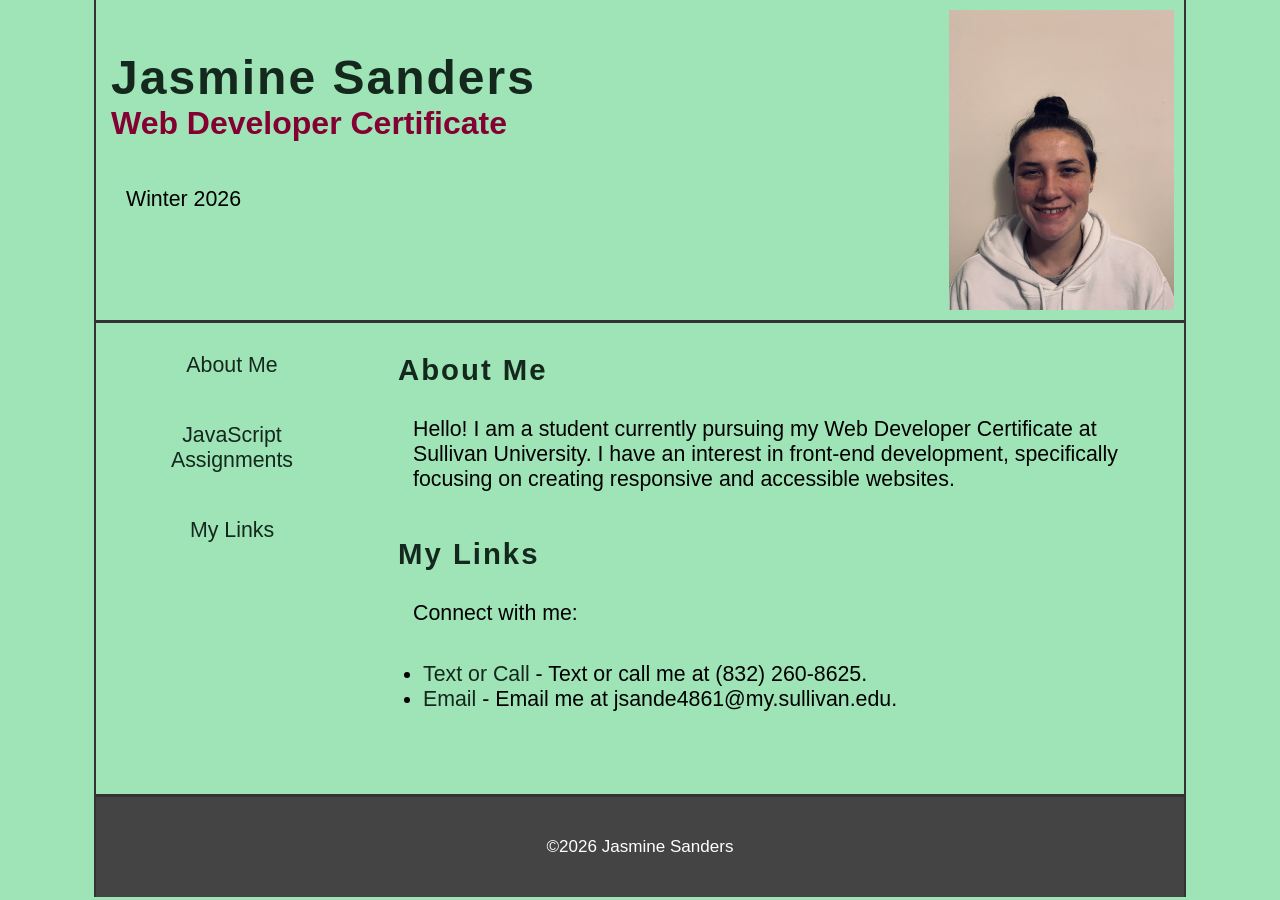
==== index.html @ 4275e1e5 "new JS files" ====
<!DOCTYPE html>
<html lang="en">
<head>
   <!--
    
      Index.html for CSC265
      Author: Jasmine Sanders
      Date: 01/17/2026

      Filename: index.html
      Required Files: 
      Description: home webpage for CSC265-Intermediate Website Design (Winter 2026)

   -->

    <title>Winter 2026 - Jasmine Sanders</title>
    <meta charset="UTF-8">
    <meta name="viewport" content="width=device-width, initial-scale=1.0">
    <link href="index-styles.css" rel="stylesheet" />
  </head>

  <body>
      <header>
         <img class="profile-pic" src="images/headshotphoto.jpg" alt="Look at me!">
         <h1>Jasmine Sanders</h1>
         <h3>Web Developer Certificate</h3>
         <p>Winter 2026</p>
      </header>

      <nav>
         <p><a href="#aboutMe">About Me</a></p>
         <p><a href="jsExamples.html" target="_blank">JavaScript Assignments</a></p>
         <p><a href="#myLinks">My Links</a></p>
      </nav>

      <section>
                 <h1 id="aboutMe">About Me</h1>
        <p>
            Hello! I am a student currently pursuing my Web Developer Certificate at Sullivan University. 
            I have an interest in front-end development, specifically focusing on creating 
            responsive and accessible websites.
        </p>

        

        <h1 id="myLinks">My Links</h1>
        <p>
            Connect with me:
            <ul>
                <li><a href="tel:+18322608625">Text or Call</a> - Text or call me at (832) 260-8625.</li>
                <li><a href="mailto:jsande4861@my.sullivan.edu">Email</a> - Email me at jsande4861@my.sullivan.edu.</li>
            </ul>
        </p>
      </section>

      <footer>
         <p>©2026 Jasmine Sanders</p>
      </footer>
   </body>
</html>
---- index-styles.css ----
/*

   Index-styles.css for CSC265
      Author: Jasmine Sanders
      Date: 01/17/2026

      Filename: index-styles.css
      Required Files: 
      Description: style sheet for index.html for CSC265-Intermediate Website Design (Winter 2026)

*/

/* =========================================================================
    Body Styles
=========================================================================*/

/* Body Styles */
body {
  font-family: Verdana, Tahoma, Helvetica, Arial, sans-serif;
  color: black;
  font-size: 16pt;
  width: 85%;
  margin: auto;
  border-left: 2px solid #333333;
  border-right: 2px solid #333333;
  background-color: #9ee4b6;
}

/* p */
p {
  margin: 15px;
  padding: 15px;
}

/* =========================================================================
    Header Styles
=========================================================================*/

/* <header> definition */
header {
  overflow: auto;
  background-color: #9ee4b6;
  border-bottom: 3px solid #333333;
}

/* Header h1 */
header h1 {
  font-size: 36pt;
  margin: 35px 0px 0px 0px;
  padding: 15px 0px 0px 15px;
  background-color: #9ee4b6;
}

/* Header h3 */
header h3 {
  font-size: 24pt;
  margin: 0px;
  padding: 0px 0px 15px 15px;
  background-color: #9ee4b6;
}

/* h1 */
h1 {
  font-family: Arial, sans-serif;
  font-size: 22pt;
  text-align: left;
  letter-spacing: 2px;
  margin: 0px;
  padding: 15px 0px 0px 15px;
  color: #14281d;
}

/* h3 */
h3 {
  font-family: Arial, sans-serif;
  font-size: 16pt;
  text-align: left;
  color: #840032;
}

/* Image inside the <header> */
.profile-pic {
  float: right;
  max-width: 300px;
  max-height: 300px;
  margin: 10px;
}

/* =========================================================================
    Nav Styles
=========================================================================*/

/* <nav> definition */
nav {
  float: left;
  background-color: #9ee4b6;
  width: 25%;
  margin: 0px;
  padding: 0px;
  box-sizing: border-box;
  color: #000000;
  text-align: center;
  
}

/* a */
a {
  text-decoration: none;
  color: #14281d;
}

a:hover {
  color: #840032;
}

/* =========================================================================
    Section Styles
=========================================================================*/

/* <section> definition */
section {
  overflow: hidden;
  width: 75%;
  background-color: #9ee4b6;
  padding: 15px;
  box-sizing: border-box;
  margin: 0;
}

/* table */
table {
  border: none;
  padding: 2px 5px;
  width: 90%;
  margin-left: 30px;
}

/* Remove default cell borders */
td,
th {
  border: none;
  padding: 2px 5px;
  vertical-align: top;
}

/* Banded Rows - Title/Week Rows */
.banded-row {
  background-color: #50c878;
}

.banded-row td:first-child {
  font-weight: bold;
  text-align: center;
  padding: 8px 5px;
}

/* Banded Rows - Description Rows */
.description-row td {
  background-color: transparent;
  color: #000000;
  text-align: left;
  vertical-align: top;
  padding: 5px 5px 5px 15px;
}

/* =========================================================================
    Footer Styles
=========================================================================*/

/* <footer> definition */
footer {
  clear: both;
  background-color: #444444;
  color: #ffffff;
  text-align: center;
  padding: 10px 0;
  border-top: 3px solid #333333;
  font-size: 0.8em;
}
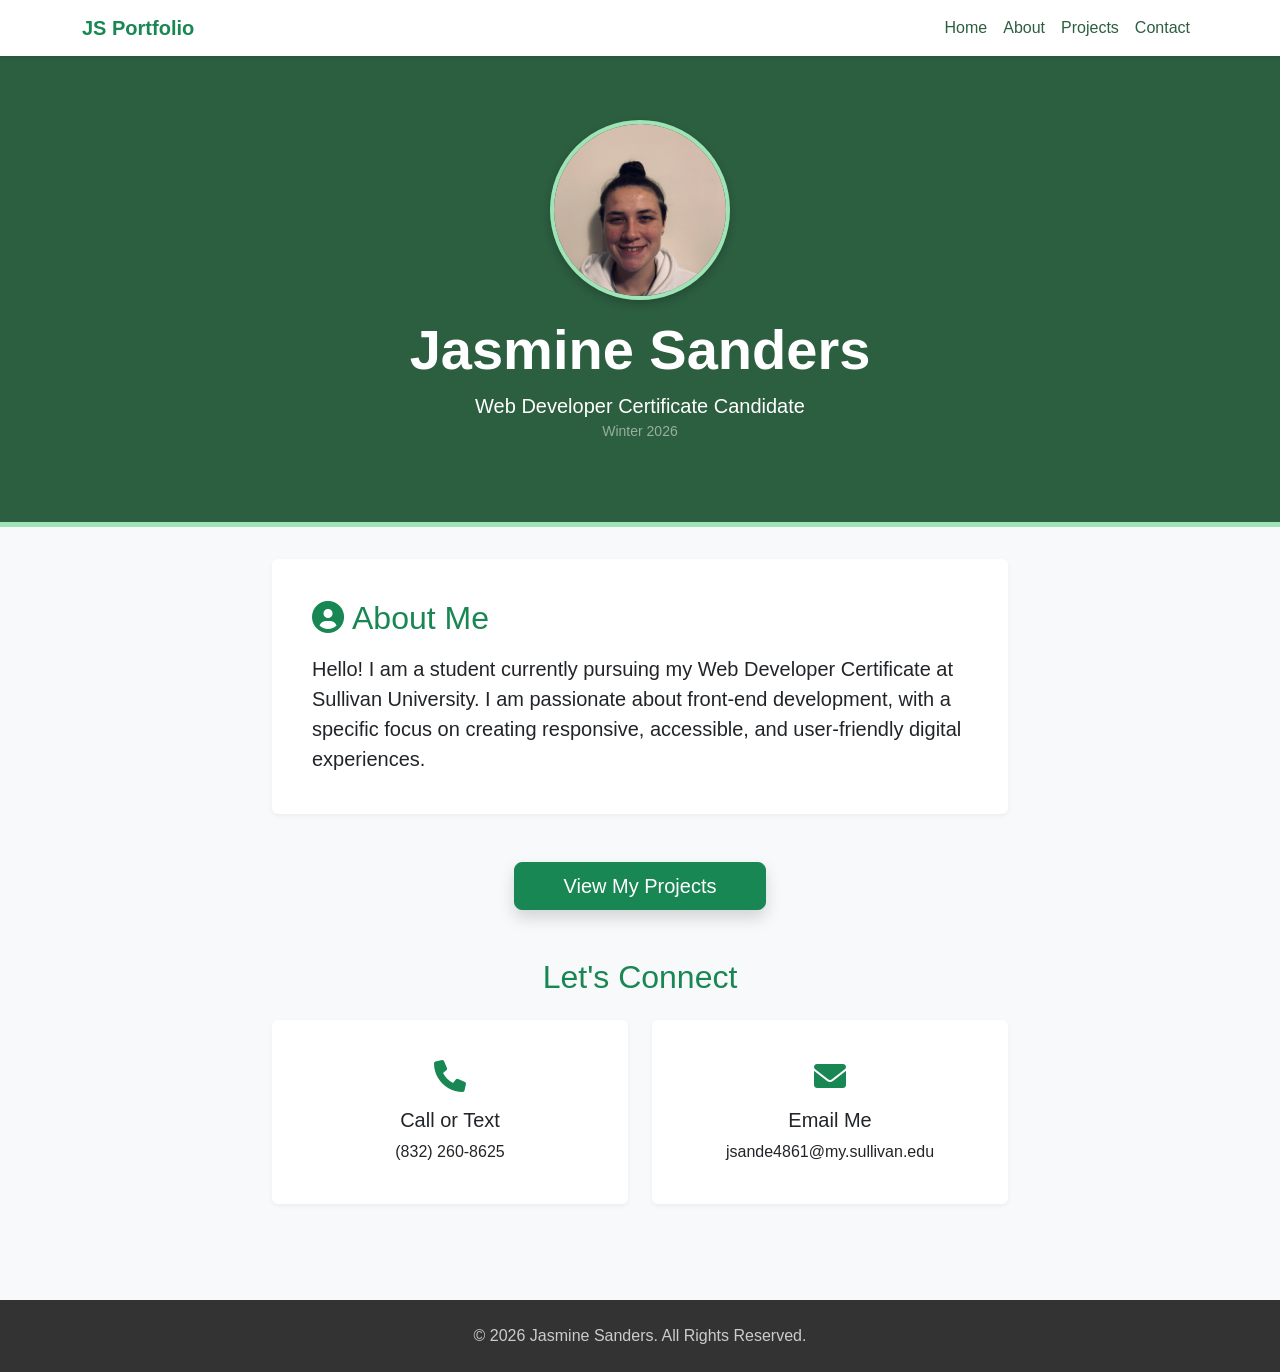
==== commit c40277b4: "Bootstrap integration" ====
--- a/index.html
+++ b/index.html
@@ -1,60 +1,109 @@
 <!DOCTYPE html>
 <html lang="en">
 <head>
-   <!--
+    <!--
     
       Index.html for CSC265
       Author: Jasmine Sanders
-      Date: 01/17/2026
+      Date: 02/14/2026
 
       Filename: index.html
       Required Files: 
       Description: home webpage for CSC265-Intermediate Website Design (Winter 2026)
+    
+    -->
 
-   -->
-
-    <title>Winter 2026 - Jasmine Sanders</title>
     <meta charset="UTF-8">
     <meta name="viewport" content="width=device-width, initial-scale=1.0">
-    <link href="index-styles.css" rel="stylesheet" />
-  </head>
+    <title>Jasmine Sanders - Web Developer Portfolio</title>
+    <link href="https://cdn.jsdelivr.net/npm/bootstrap@5.3.0/dist/css/bootstrap.min.css" rel="stylesheet">
+    <link href="index-styles.css" rel="stylesheet">
+    <link rel="stylesheet" href="https://cdnjs.cloudflare.com/ajax/libs/font-awesome/6.0.0/css/all.min.css">
+</head>
 
-  <body>
-      <header>
-         <img class="profile-pic" src="images/headshotphoto.jpg" alt="Look at me!">
-         <h1>Jasmine Sanders</h1>
-         <h3>Web Developer Certificate</h3>
-         <p>Winter 2026</p>
-      </header>
+<body>
 
-      <nav>
-         <p><a href="#aboutMe">About Me</a></p>
-         <p><a href="jsExamples.html" target="_blank">JavaScript Assignments</a></p>
-         <p><a href="#myLinks">My Links</a></p>
-      </nav>
+    <nav class="navbar navbar-expand-lg navbar-light bg-white shadow-sm sticky-top">
+        <div class="container">
+            <a class="navbar-brand fw-bold text-success" href="#">JS Portfolio</a>
+            <button class="navbar-toggler" type="button" data-bs-toggle="collapse" data-bs-target="#navbarNav">
+                <span class="navbar-toggler-icon"></span>
+            </button>
+            <div class="collapse navbar-collapse" id="navbarNav">
+                <ul class="navbar-nav ms-auto">
+                    <li class="nav-item"><a class="nav-link" href="index.html">Home</a></li>
+                    <li class="nav-item"><a class="nav-link" href="#about">About</a></li>
+                    <li class="nav-item"><a class="nav-link" href="jsExamples.html">Projects</a></li>
+                    <li class="nav-item"><a class="nav-link" href="#contact">Contact</a></li>
+                </ul>
+            </div>
+        </div>
+    </nav>
 
-      <section>
-                 <h1 id="aboutMe">About Me</h1>
-        <p>
-            Hello! I am a student currently pursuing my Web Developer Certificate at Sullivan University. 
-            I have an interest in front-end development, specifically focusing on creating 
-            responsive and accessible websites.
-        </p>
+    <header class="hero-section text-center">
+        <div class="container">
+            <img src="images/headshotphoto.jpg" alt="Jasmine Sanders" class="profile-pic rounded-circle mb-3 img-fluid">
+            <h1 class="display-4 fw-bold">Jasmine Sanders</h1>
+            <p class="lead mb-0">Web Developer Certificate Candidate</p>
+            <p class="small text-white-50">Winter 2026</p>
+        </div>
+    </header>
 
-        
+    <div class="container">
+        <div class="row justify-content-center">
+            <div class="col-lg-8">
+                
+                <section id="about" class="mb-5">
+                    <div class="card p-4">
+                        <div class="card-body">
+                            <h2 class="card-title text-success mb-3"><i class="fas fa-user-circle me-2"></i>About Me</h2>
+                            <p class="card-text lead">
+                                Hello! I am a student currently pursuing my Web Developer Certificate at Sullivan University. 
+                                I am passionate about front-end development, with a specific focus on creating responsive, 
+                                accessible, and user-friendly digital experiences.
+                            </p>
+                        </div>
+                    </div>
+                </section>
 
-        <h1 id="myLinks">My Links</h1>
-        <p>
-            Connect with me:
-            <ul>
-                <li><a href="tel:+18322608625">Text or Call</a> - Text or call me at (832) 260-8625.</li>
-                <li><a href="mailto:jsande4861@my.sullivan.edu">Email</a> - Email me at jsande4861@my.sullivan.edu.</li>
-            </ul>
-        </p>
-      </section>
+                <div class="text-center mb-5">
+                    <a href="jsExamples.html" class="btn btn-success btn-lg px-5 shadow">View My Projects</a>
+                </div>
 
-      <footer>
-         <p>©2026 Jasmine Sanders</p>
-      </footer>
-   </body>
+                <section id="contact" class="mb-5">
+                    <h2 class="text-success mb-4 text-center">Let's Connect</h2>
+                    <div class="row g-4">
+                        <div class="col-md-6">
+                            <div class="card h-100 text-center p-4">
+                                <div class="card-body">
+                                    <i class="fas fa-phone fa-2x text-success mb-3"></i>
+                                    <h5 class="card-title">Call or Text</h5>
+                                    <p class="card-text"><a href="tel:+18322608625" class="text-decoration-none text-dark">(832) 260-8625</a></p>
+                                </div>
+                            </div>
+                        </div>
+                        <div class="col-md-6">
+                            <div class="card h-100 text-center p-4">
+                                <div class="card-body">
+                                    <i class="fas fa-envelope fa-2x text-success mb-3"></i>
+                                    <h5 class="card-title">Email Me</h5>
+                                    <p class="card-text"><a href="mailto:jsande4861@my.sullivan.edu" class="text-decoration-none text-dark">jsande4861@my.sullivan.edu</a></p>
+                                </div>
+                            </div>
+                        </div>
+                    </div>
+                </section>
+
+            </div>
+        </div>
+    </div>
+
+    <footer class="text-center">
+        <div class="container">
+            <p class="mb-0">&copy; 2026 Jasmine Sanders. All Rights Reserved.</p>
+        </div>
+    </footer>
+
+    <script src="https://cdn.jsdelivr.net/npm/bootstrap@5.3.0/dist/js/bootstrap.bundle.min.js"></script>
+</body>
 </html>
--- a/index-styles.css
+++ b/index-styles.css
@@ -10,170 +10,106 @@
 
 */
 
-/* =========================================================================
-    Body Styles
-=========================================================================*/
-
-/* Body Styles */
-body {
-  font-family: Verdana, Tahoma, Helvetica, Arial, sans-serif;
-  color: black;
-  font-size: 16pt;
-  width: 85%;
-  margin: auto;
-  border-left: 2px solid #333333;
-  border-right: 2px solid #333333;
-  background-color: #9ee4b6;
+:root {
+  --primary-green: #2c5e40;
+  --accent-green: #9ee4b6;
+  --light-bg: #f8f9fa;
 }
 
-/* p */
-p {
-  margin: 15px;
-  padding: 15px;
+/* General Styles */
+body {
+  background-color: var(--light-bg);
+  font-family: "Segoe UI", Tahoma, Geneva, Verdana, sans-serif;
 }
 
-/* =========================================================================
-    Header Styles
-=========================================================================*/
-
-/* <header> definition */
-header {
-  overflow: auto;
-  background-color: #9ee4b6;
-  border-bottom: 3px solid #333333;
+/* Navigation */
+.nav-link {
+  font-weight: 500;
+  color: var(--primary-green);
 }
 
-/* Header h1 */
-header h1 {
-  font-size: 36pt;
-  margin: 35px 0px 0px 0px;
-  padding: 15px 0px 0px 15px;
-  background-color: #9ee4b6;
+.nav-link:hover {
+  color: #1a3c29;
+  text-decoration: underline;
 }
 
-/* Header h3 */
-header h3 {
-  font-size: 24pt;
-  margin: 0px;
-  padding: 0px 0px 15px 15px;
-  background-color: #9ee4b6;
+/* Header Sections */
+.hero-section {
+  background-color: var(--primary-green);
+  color: white;
+  padding: 4rem 0;
+  margin-bottom: 2rem;
+  border-bottom: 5px solid var(--accent-green);
 }
 
-/* h1 */
-h1 {
-  font-family: Arial, sans-serif;
-  font-size: 22pt;
-  text-align: left;
-  letter-spacing: 2px;
-  margin: 0px;
-  padding: 15px 0px 0px 15px;
-  color: #14281d;
+.header-mini {
+  background-color: var(--primary-green);
+  color: white;
+  padding: 2rem 0;
+  margin-bottom: 2rem;
+  border-bottom: 5px solid var(--accent-green);
 }
 
-/* h3 */
-h3 {
-  font-family: Arial, sans-serif;
-  font-size: 16pt;
-  text-align: left;
-  color: #840032;
+/* Profile Picture */
+.profile-pic {
+  width: 180px;
+  height: 180px;
+  object-fit: cover;
+  border: 4px solid var(--accent-green);
+  box-shadow: 0 4px 8px rgba(0, 0, 0, 0.2);
+  transition: transform 0.3s ease;
 }
 
-/* Image inside the <header> */
-.profile-pic {
-  float: right;
-  max-width: 300px;
-  max-height: 300px;
-  margin: 10px;
+/* Optional: Subtle hover effect for extra polish */
+.profile-pic:hover {
+  transform: scale(1.05);
 }
 
-/* =========================================================================
-    Nav Styles
-=========================================================================*/
-
-/* <nav> definition */
-nav {
-  float: left;
-  background-color: #9ee4b6;
-  width: 25%;
-  margin: 0px;
-  padding: 0px;
-  box-sizing: border-box;
-  color: #000000;
-  text-align: center;
-  
+/* Responsive adjustment for smaller screens */
+@media (max-width: 576px) {
+  .profile-pic {
+    width: 120px;
+    height: 120px;
+  }
 }
 
-/* a */
-a {
-  text-decoration: none;
-  color: #14281d;
+/* Cards & Portfolio Items */
+.card {
+  border: none;
+  box-shadow: 0 2px 5px rgba(0, 0, 0, 0.05);
+  transition: transform 0.2s;
 }
 
-a:hover {
-  color: #840032;
+.card:hover {
+  transform: translateY(-5px);
+}
+.project-card {
+  transition: all 0.3s ease;
+  border: none;
+  border-top: 4px solid var(--accent-green);
 }
 
-/* =========================================================================
-    Section Styles
-=========================================================================*/
-
-/* <section> definition */
-section {
-  overflow: hidden;
-  width: 75%;
-  background-color: #9ee4b6;
-  padding: 15px;
-  box-sizing: border-box;
-  margin: 0;
+.project-card:hover {
+  transform: translateY(-5px);
+  box-shadow: 0 10px 20px rgba(0, 0, 0, 0.1);
 }
 
-/* table */
-table {
+/* Buttons */
+.btn-view {
+  background-color: var(--primary-green);
+  color: white;
   border: none;
-  padding: 2px 5px;
-  width: 90%;
-  margin-left: 30px;
 }
 
-/* Remove default cell borders */
-td,
-th {
-  border: none;
-  padding: 2px 5px;
-  vertical-align: top;
+.btn-view:hover {
+  background-color: #1e422d;
+  color: white;
 }
 
-/* Banded Rows - Title/Week Rows */
-.banded-row {
-  background-color: #50c878;
+/* Footer */
+footer {
+  background-color: #333;
+  color: #ccc;
+  margin-top: 3rem;
+  padding: 1.5rem 0;
 }
-
-.banded-row td:first-child {
-  font-weight: bold;
-  text-align: center;
-  padding: 8px 5px;
-}
-
-/* Banded Rows - Description Rows */
-.description-row td {
-  background-color: transparent;
-  color: #000000;
-  text-align: left;
-  vertical-align: top;
-  padding: 5px 5px 5px 15px;
-}
-
-/* =========================================================================
-    Footer Styles
-=========================================================================*/
-
-/* <footer> definition */
-footer {
-  clear: both;
-  background-color: #444444;
-  color: #ffffff;
-  text-align: center;
-  padding: 10px 0;
-  border-top: 3px solid #333333;
-  font-size: 0.8em;
-}
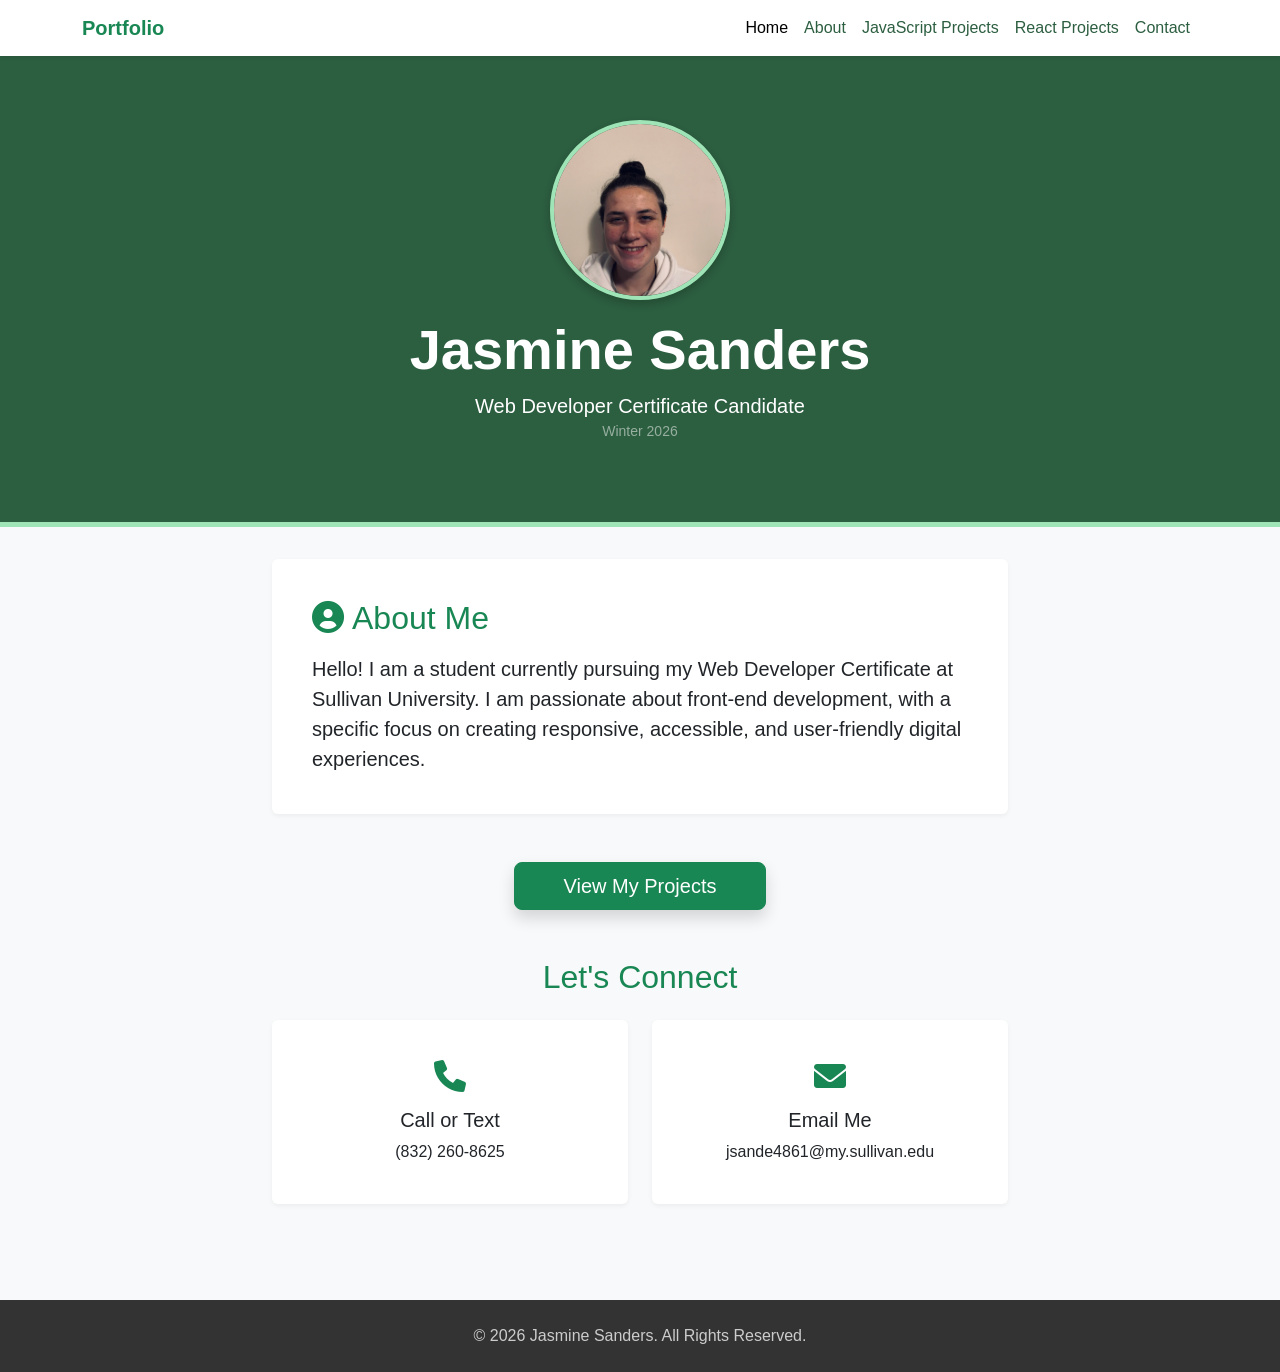
==== commit 4e23c8c9: "add myReact.html" ====
--- a/index.html
+++ b/index.html
@@ -25,15 +25,16 @@
 
     <nav class="navbar navbar-expand-lg navbar-light bg-white shadow-sm sticky-top">
         <div class="container">
-            <a class="navbar-brand fw-bold text-success" href="#">JS Portfolio</a>
+            <a class="navbar-brand fw-bold text-success" href="#">Portfolio</a>
             <button class="navbar-toggler" type="button" data-bs-toggle="collapse" data-bs-target="#navbarNav">
                 <span class="navbar-toggler-icon"></span>
             </button>
             <div class="collapse navbar-collapse" id="navbarNav">
                 <ul class="navbar-nav ms-auto">
-                    <li class="nav-item"><a class="nav-link" href="index.html">Home</a></li>
+                    <li class="nav-item"><a class="nav-link active" aria-current="page" href="index.html">Home</a></li>
                     <li class="nav-item"><a class="nav-link" href="#about">About</a></li>
-                    <li class="nav-item"><a class="nav-link" href="jsExamples.html">Projects</a></li>
+                    <li class="nav-item"><a class="nav-link" href="jsExamples.html">JavaScript Projects</a></li>
+                    <li class="nav-item"><a class="nav-link" href="myReact.html">React Projects</a></li>
                     <li class="nav-item"><a class="nav-link" href="#contact">Contact</a></li>
                 </ul>
             </div>
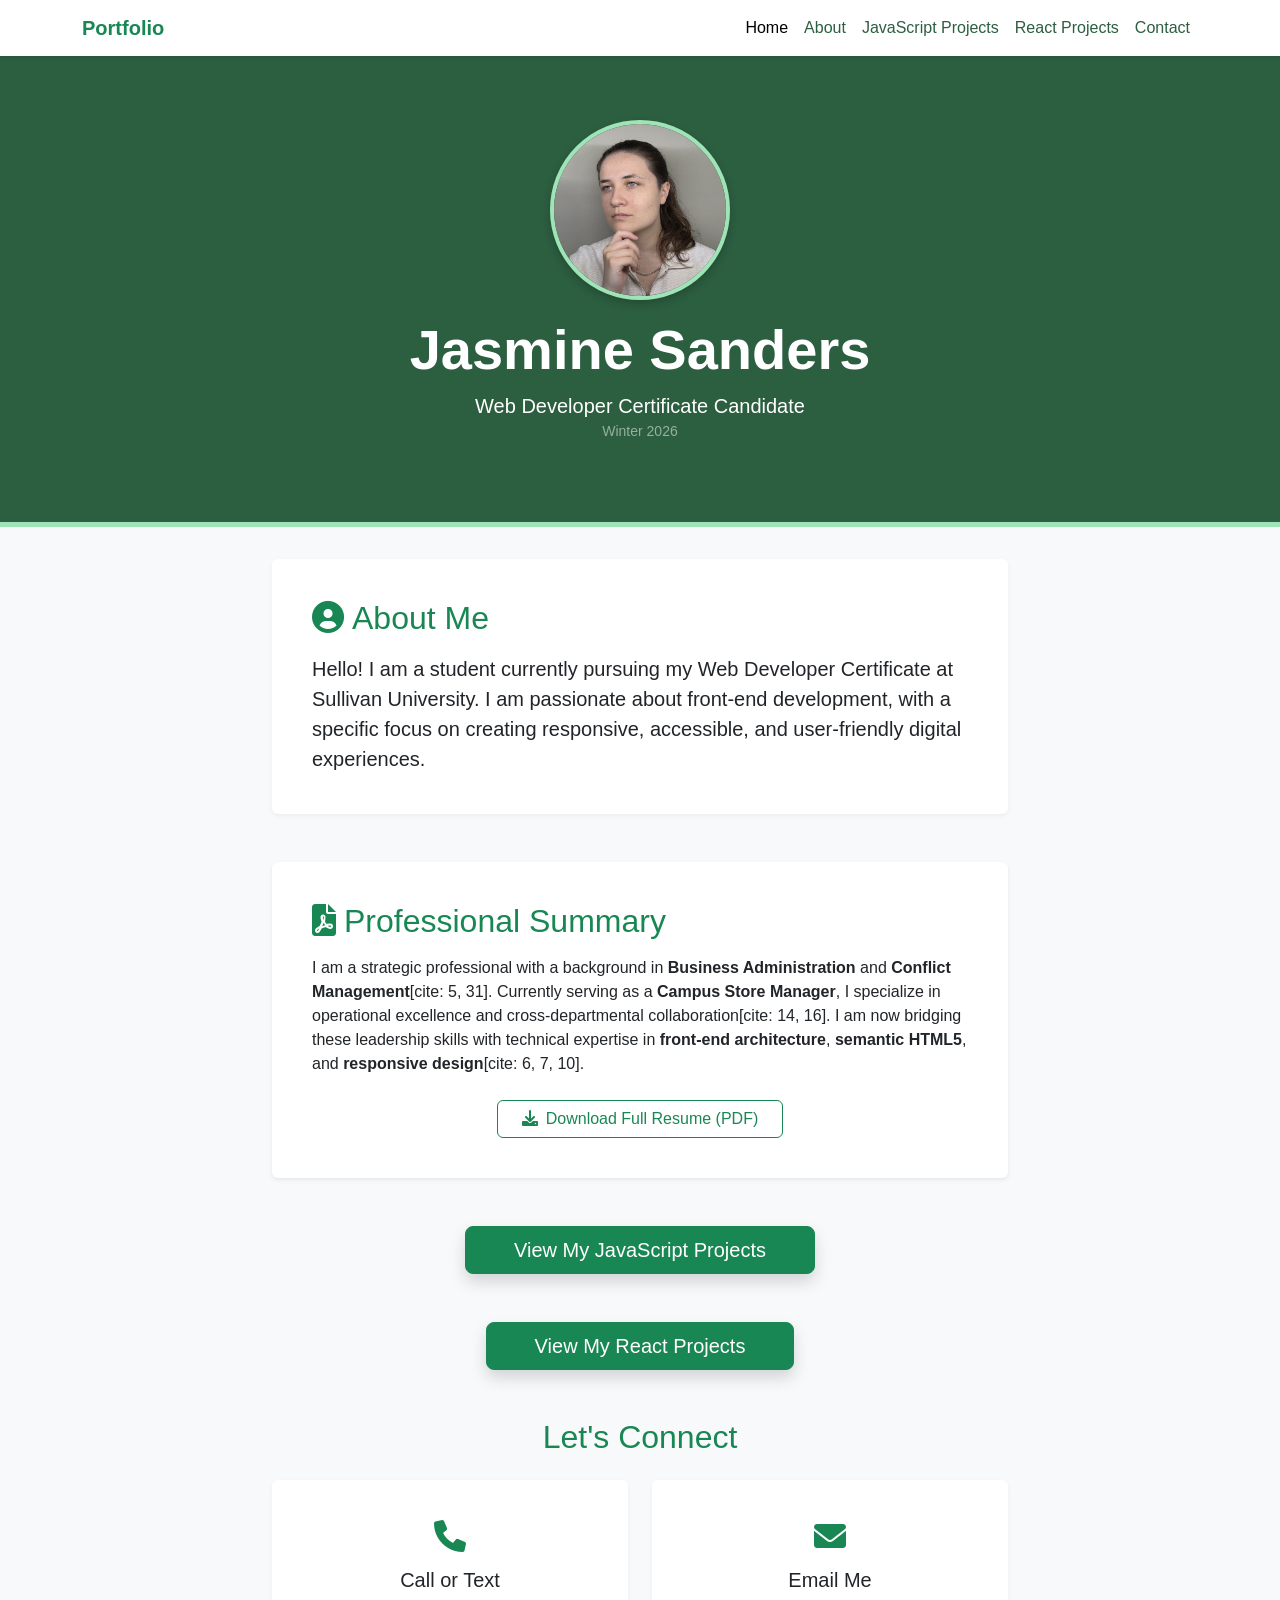
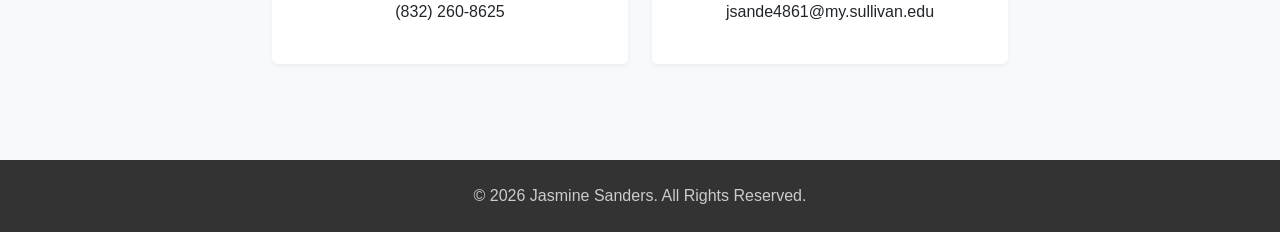
==== commit efdf0f98: "add resume" ====
--- a/index.html
+++ b/index.html
@@ -5,7 +5,7 @@
     
       Index.html for CSC265
       Author: Jasmine Sanders
-      Date: 02/14/2026
+      Date: 03/08/2026
 
       Filename: index.html
       Required Files: 
@@ -19,9 +19,16 @@
     <link href="https://cdn.jsdelivr.net/npm/bootstrap@5.3.0/dist/css/bootstrap.min.css" rel="stylesheet">
     <link href="index-styles.css" rel="stylesheet">
     <link rel="stylesheet" href="https://cdnjs.cloudflare.com/ajax/libs/font-awesome/6.0.0/css/all.min.css">
+    
+    <script src="https://code.jquery.com/jquery-3.7.1.min.js"></script>
+
 </head>
 
 <body>
+
+    <button id="backToTop" class="btn btn-success shadow-lg">
+        <i class="fas fa-chevron-up"></i>
+    </button>
 
     <nav class="navbar navbar-expand-lg navbar-light bg-white shadow-sm sticky-top">
         <div class="container">
@@ -43,7 +50,7 @@
 
     <header class="hero-section text-center">
         <div class="container">
-            <img src="images/headshotphoto.jpg" alt="Jasmine Sanders" class="profile-pic rounded-circle mb-3 img-fluid">
+            <img src="images\Headshot_2026-03-08.jpg" alt="Jasmine Sanders" class="profile-pic rounded-circle mb-3 img-fluid">
             <h1 class="display-4 fw-bold">Jasmine Sanders</h1>
             <p class="lead mb-0">Web Developer Certificate Candidate</p>
             <p class="small text-white-50">Winter 2026</p>
@@ -60,22 +67,45 @@
                             <h2 class="card-title text-success mb-3"><i class="fas fa-user-circle me-2"></i>About Me</h2>
                             <p class="card-text lead">
                                 Hello! I am a student currently pursuing my Web Developer Certificate at Sullivan University. 
-                                I am passionate about front-end development, with a specific focus on creating responsive, 
-                                accessible, and user-friendly digital experiences.
+                                I am passionate about front-end development, with a specific focus on creating responsive, accessible, and user-friendly digital experiences.
                             </p>
                         </div>
                     </div>
                 </section>
 
+                <section id="resume-summary" class="mb-5">
+                    <div class="card p-4 shadow-sm border-top-success">
+                        <div class="card-body">
+                            <h2 class="card-title text-success mb-3">
+                                <i class="fas fa-file-pdf me-2"></i>Professional Summary
+                            </h2>
+                            <p class="card-text">
+                                I am a strategic professional with a background in <strong>Business Administration</strong> and <strong>Conflict Management</strong>[cite: 5, 31]. 
+                                Currently serving as a <strong>Campus Store Manager</strong>, I specialize in operational excellence and cross-departmental collaboration[cite: 14, 16]. 
+                                I am now bridging these leadership skills with technical expertise in <strong>front-end architecture</strong>, <strong>semantic HTML5</strong>, and <strong>responsive design</strong>[cite: 6, 7, 10].
+                            </p>
+                            <div class="mt-4 text-center">
+                                <a href="Sanders_Jasmine_Resume_02282026.pdf" download class="btn btn-outline-success px-4">
+                                    <i class="fas fa-download me-2"></i>Download Full Resume (PDF)
+                                </a>
+                            </div>
+                        </div>
+                    </div>
+                </section>
+                
                 <div class="text-center mb-5">
-                    <a href="jsExamples.html" class="btn btn-success btn-lg px-5 shadow">View My Projects</a>
+                    <a href="jsExamples.html" class="btn btn-success btn-lg px-5 shadow">View My JavaScript Projects</a>
+                </div>
+
+                <div class="text-center mb-5">
+                    <a href="myReact.html" class="btn btn-success btn-lg px-5 shadow">View My React Projects</a>
                 </div>
 
                 <section id="contact" class="mb-5">
                     <h2 class="text-success mb-4 text-center">Let's Connect</h2>
                     <div class="row g-4">
                         <div class="col-md-6">
-                            <div class="card h-100 text-center p-4">
+                            <div class="card h-100 text-center p-4 contact-card">
                                 <div class="card-body">
                                     <i class="fas fa-phone fa-2x text-success mb-3"></i>
                                     <h5 class="card-title">Call or Text</h5>
@@ -84,7 +114,7 @@
                             </div>
                         </div>
                         <div class="col-md-6">
-                            <div class="card h-100 text-center p-4">
+                            <div class="card h-100 text-center p-4 contact-card">
                                 <div class="card-body">
                                     <i class="fas fa-envelope fa-2x text-success mb-3"></i>
                                     <h5 class="card-title">Email Me</h5>
@@ -100,11 +130,52 @@
     </div>
 
     <footer class="text-center">
-        <div class="container">
+        <div class="container" id="footer-content">
             <p class="mb-0">&copy; 2026 Jasmine Sanders. All Rights Reserved.</p>
         </div>
     </footer>
 
     <script src="https://cdn.jsdelivr.net/npm/bootstrap@5.3.0/dist/js/bootstrap.bundle.min.js"></script>
+
+    <script>
+        $(document).ready(function() {
+            
+            // MODIFICATION 1: Smooth Scrolling for Navigation
+            // Location: Nav bar links (#about, #contact)
+            // Description: Animates the scroll to the target section instead of an instant jump.
+            $('a.nav-link[href^="#"]').on('click', function(event) {
+                event.preventDefault();
+                var target = this.hash;
+                $('html, body').animate({
+                    scrollTop: $(target).offset().top - 80
+                }, 800);
+            });
+
+            // MODIFICATION 2: Dynamic Class Injection on Hover
+            // Location: "Let's Connect" section cards
+            // Description: Uses .hover() to add/remove Bootstrap shadow classes for a "pop" effect.
+            $('.contact-card').hover(
+                function() { $(this).addClass('shadow-lg border-success'); }, 
+                function() { $(this).removeClass('shadow-lg border-success'); }
+            );
+
+            // MODIFICATION 3: Back to Top Functionality
+            // Location: Bottom right corner of the window
+            // Description: Monitors scroll position to toggle visibility and handles the click event.
+            $(window).scroll(function() {
+                if ($(this).scrollTop() > 300) {
+                    $('#backToTop').fadeIn(); // Use jQuery fadeIn for a smooth appearance
+                } else {
+                    $('#backToTop').fadeOut();
+                }
+            });
+
+            $('#backToTop').click(function() {
+                $('html, body').animate({ scrollTop: 0 }, 600);
+                return false;
+            });
+
+        });
+    </script>
 </body>
 </html>
--- a/index-styles.css
+++ b/index-styles.css
@@ -113,3 +113,17 @@
   margin-top: 3rem;
   padding: 1.5rem 0;
 }
+
+/* Back to Top Button */
+#backToTop {
+            position: fixed;
+            bottom: 30px;
+            right: 30px;
+            display: none; /* Hidden by default */
+            z-index: 1000;
+            border-radius: 50%;
+            width: 50px;
+            height: 50px;
+            text-align: center;
+            line-height: 45px;
+        }
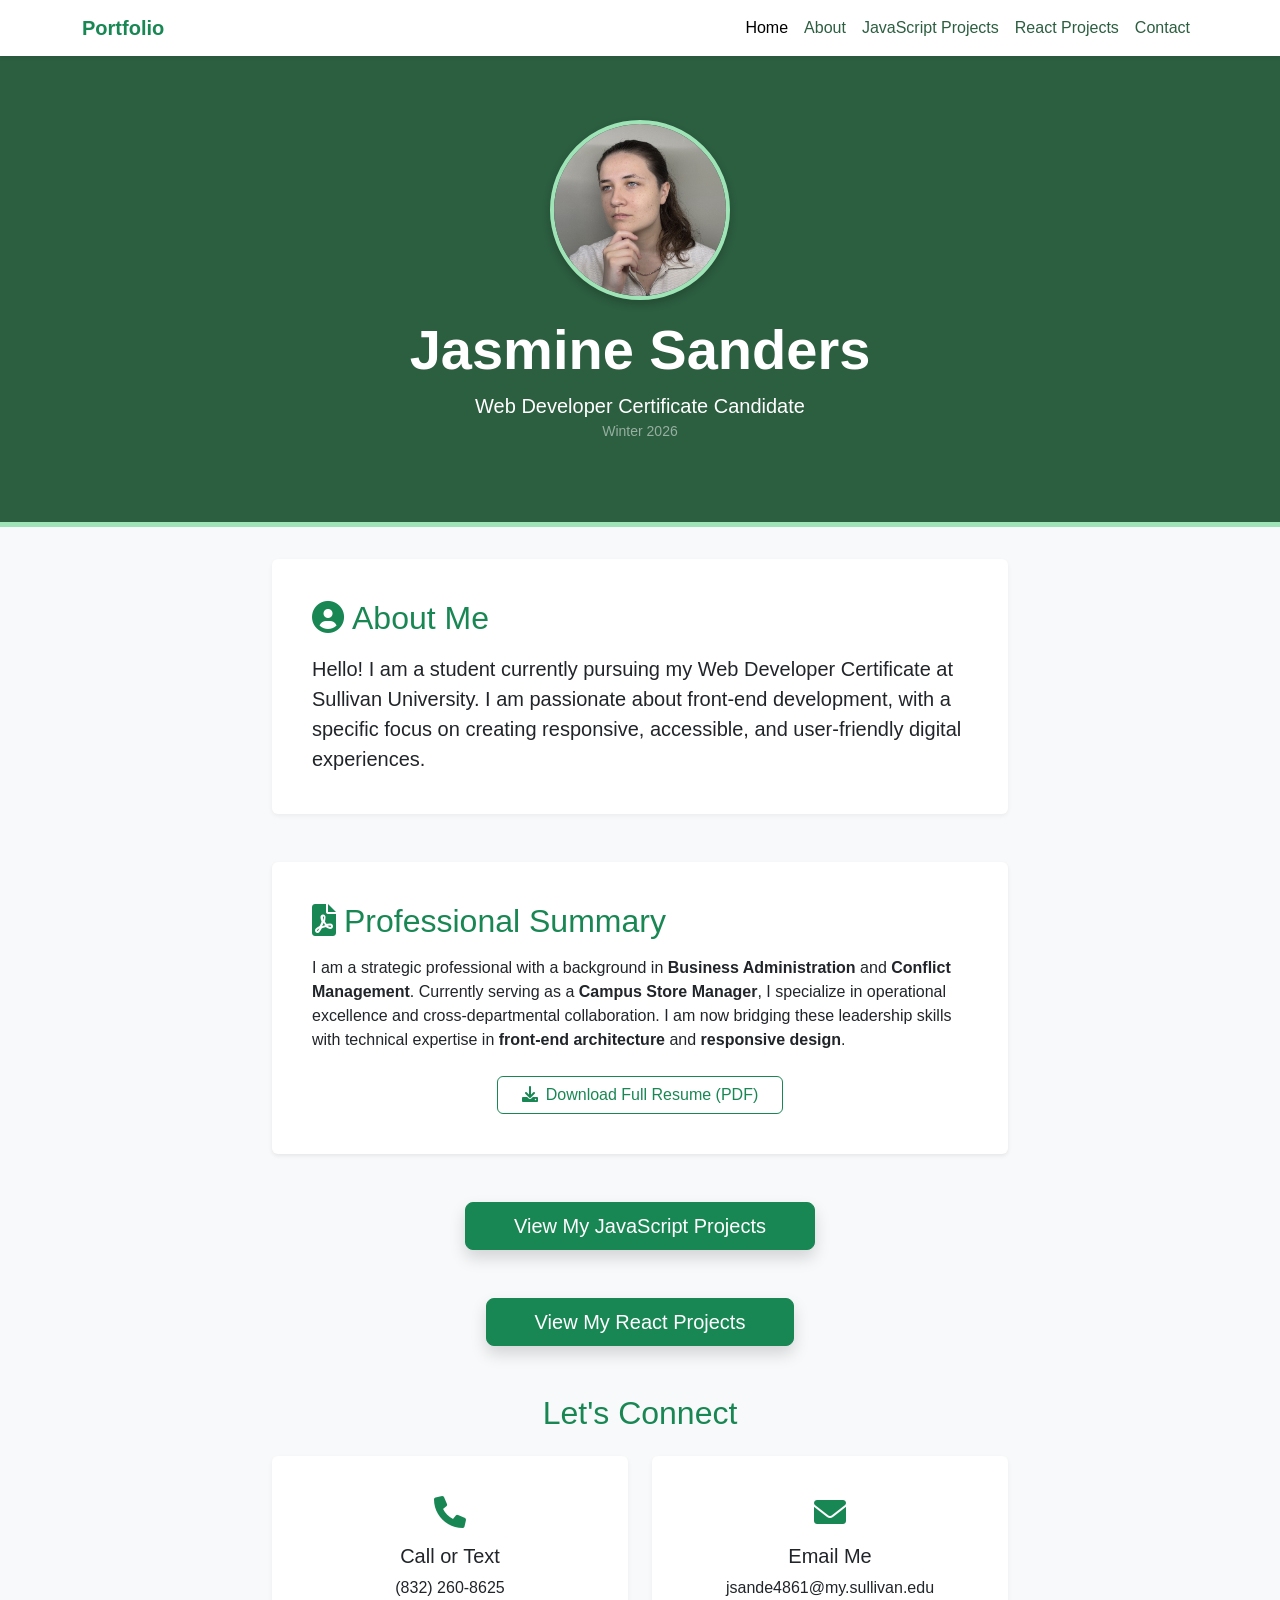
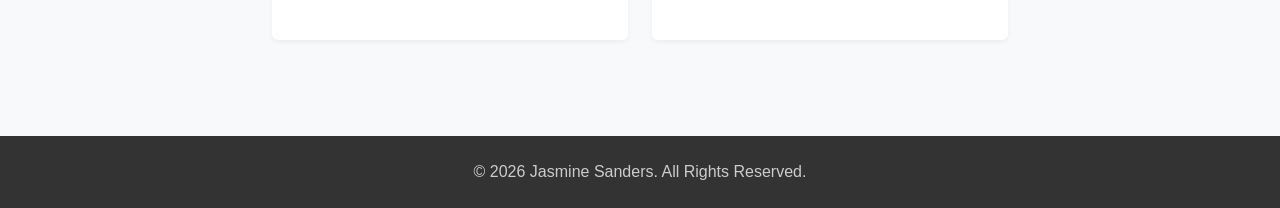
==== commit b5fc7bd0: "typo corrections" ====
--- a/index.html
+++ b/index.html
@@ -80,9 +80,9 @@
                                 <i class="fas fa-file-pdf me-2"></i>Professional Summary
                             </h2>
                             <p class="card-text">
-                                I am a strategic professional with a background in <strong>Business Administration</strong> and <strong>Conflict Management</strong>[cite: 5, 31]. 
-                                Currently serving as a <strong>Campus Store Manager</strong>, I specialize in operational excellence and cross-departmental collaboration[cite: 14, 16]. 
-                                I am now bridging these leadership skills with technical expertise in <strong>front-end architecture</strong>, <strong>semantic HTML5</strong>, and <strong>responsive design</strong>[cite: 6, 7, 10].
+                                I am a strategic professional with a background in <strong>Business Administration</strong> and <strong>Conflict Management</strong>. 
+                                Currently serving as a <strong>Campus Store Manager</strong>, I specialize in operational excellence and cross-departmental collaboration. 
+                                I am now bridging these leadership skills with technical expertise in <strong>front-end architecture</strong> and <strong>responsive design</strong>.
                             </p>
                             <div class="mt-4 text-center">
                                 <a href="Sanders_Jasmine_Resume_02282026.pdf" download class="btn btn-outline-success px-4">
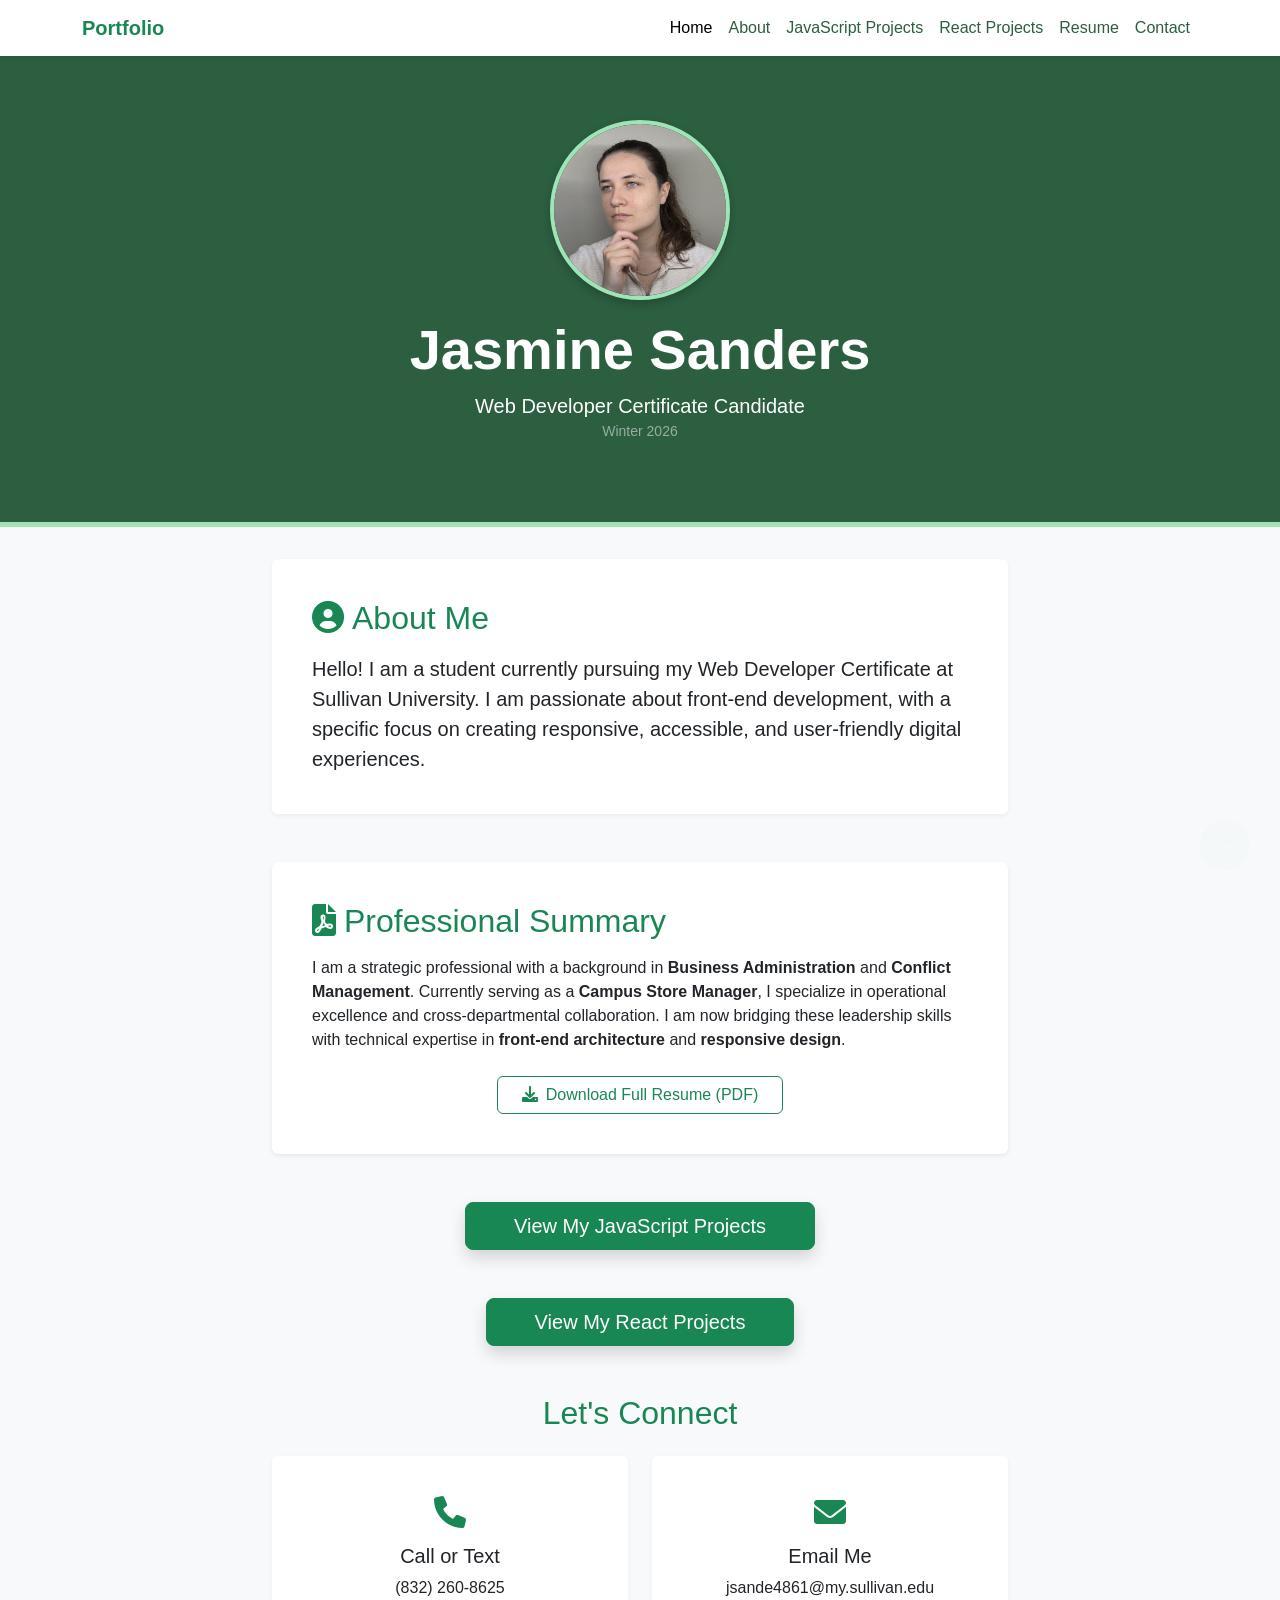
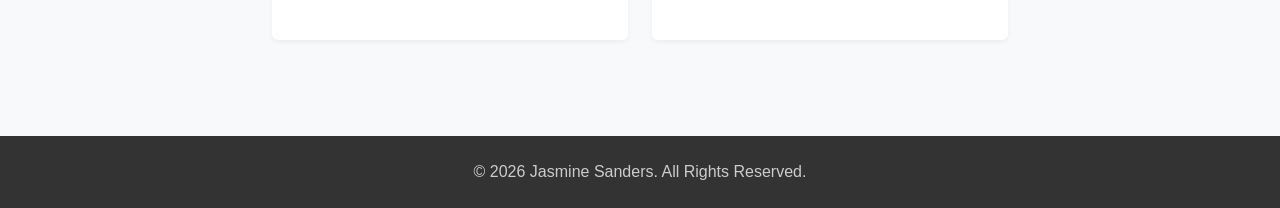
==== commit 7af310a9: "add resume page" ====
--- a/index.html
+++ b/index.html
@@ -5,7 +5,7 @@
     
       Index.html for CSC265
       Author: Jasmine Sanders
-      Date: 03/08/2026
+      Date: 03/15/2026
 
       Filename: index.html
       Required Files: 
@@ -42,6 +42,7 @@
                     <li class="nav-item"><a class="nav-link" href="#about">About</a></li>
                     <li class="nav-item"><a class="nav-link" href="jsExamples.html">JavaScript Projects</a></li>
                     <li class="nav-item"><a class="nav-link" href="myReact.html">React Projects</a></li>
+                    <li class="nav-item"><a class="nav-link" href="Resume.html">Resume</a></li>
                     <li class="nav-item"><a class="nav-link" href="#contact">Contact</a></li>
                 </ul>
             </div>
@@ -85,7 +86,7 @@
                                 I am now bridging these leadership skills with technical expertise in <strong>front-end architecture</strong> and <strong>responsive design</strong>.
                             </p>
                             <div class="mt-4 text-center">
-                                <a href="Sanders_Jasmine_Resume_02282026.pdf" download class="btn btn-outline-success px-4">
+                                <a href="Sanders, Jasmine_Resume_02282026.pdf" download class="btn btn-outline-success px-4">
                                     <i class="fas fa-download me-2"></i>Download Full Resume (PDF)
                                 </a>
                             </div>
--- a/index-styles.css
+++ b/index-styles.css
@@ -2,7 +2,7 @@
 
    Index-styles.css for CSC265
       Author: Jasmine Sanders
-      Date: 01/17/2026
+      Date: 03/15/2026
 
       Filename: index-styles.css
       Required Files: 
@@ -126,4 +126,11 @@
             height: 50px;
             text-align: center;
             line-height: 45px;
-        }+        }
+
+/*Reume Styles */
+.resume-header { background-color: var(--primary-green); color: white; padding: 3rem 0; border-bottom: 5px solid var(--accent-green); }
+.section-title { color: var(--primary-green); border-bottom: 2px solid var(--accent-green); padding-bottom: 0.5rem; margin-top: 2rem; margin-bottom: 1.5rem; font-weight: bold; }
+.date-badge { background-color: var(--accent-green); color: var(--primary-green); font-weight: bold; padding: 0.25rem 0.75rem; border-radius: 20px; font-size: 0.85rem; }
+.contact-link { color: white; text-decoration: none; margin: 0 10px; }
+.contact-link:hover { color: var(--accent-green); }
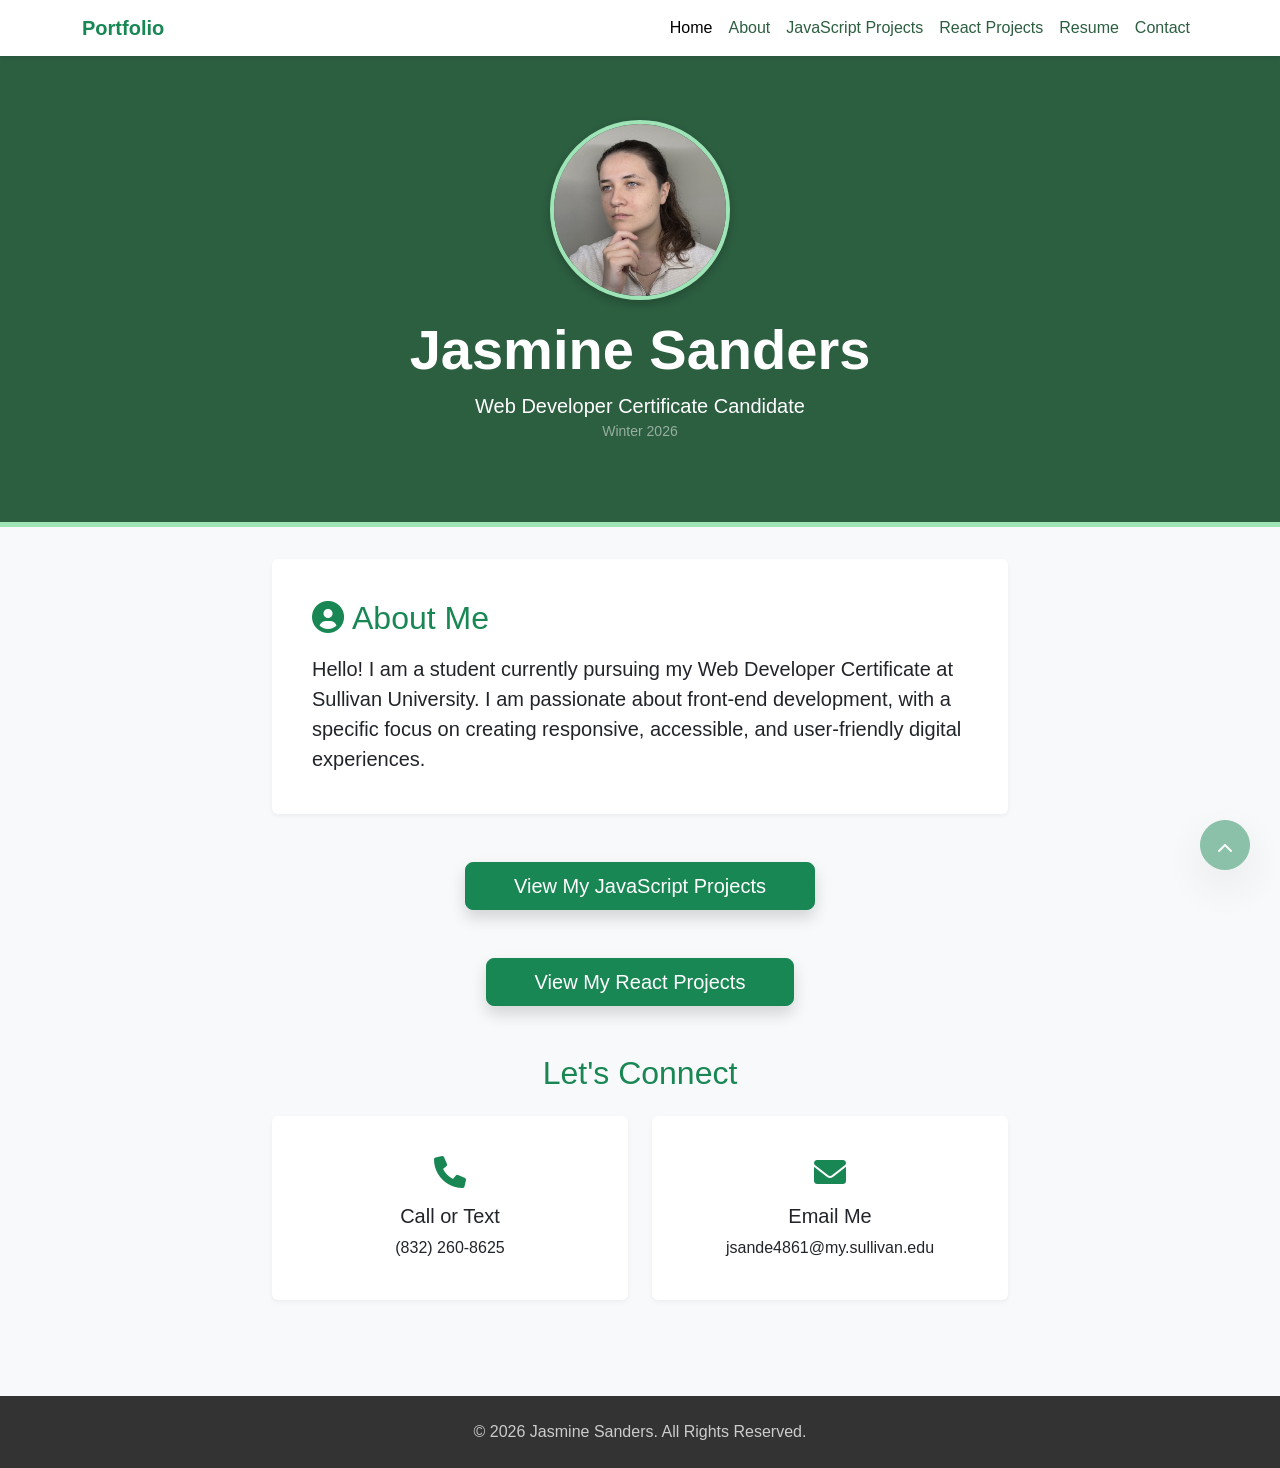
==== commit c12c62a2: "home page correction" ====
--- a/index.html
+++ b/index.html
@@ -70,26 +70,6 @@
                                 Hello! I am a student currently pursuing my Web Developer Certificate at Sullivan University. 
                                 I am passionate about front-end development, with a specific focus on creating responsive, accessible, and user-friendly digital experiences.
                             </p>
-                        </div>
-                    </div>
-                </section>
-
-                <section id="resume-summary" class="mb-5">
-                    <div class="card p-4 shadow-sm border-top-success">
-                        <div class="card-body">
-                            <h2 class="card-title text-success mb-3">
-                                <i class="fas fa-file-pdf me-2"></i>Professional Summary
-                            </h2>
-                            <p class="card-text">
-                                I am a strategic professional with a background in <strong>Business Administration</strong> and <strong>Conflict Management</strong>. 
-                                Currently serving as a <strong>Campus Store Manager</strong>, I specialize in operational excellence and cross-departmental collaboration. 
-                                I am now bridging these leadership skills with technical expertise in <strong>front-end architecture</strong> and <strong>responsive design</strong>.
-                            </p>
-                            <div class="mt-4 text-center">
-                                <a href="Sanders, Jasmine_Resume_02282026.pdf" download class="btn btn-outline-success px-4">
-                                    <i class="fas fa-download me-2"></i>Download Full Resume (PDF)
-                                </a>
-                            </div>
                         </div>
                     </div>
                 </section>
